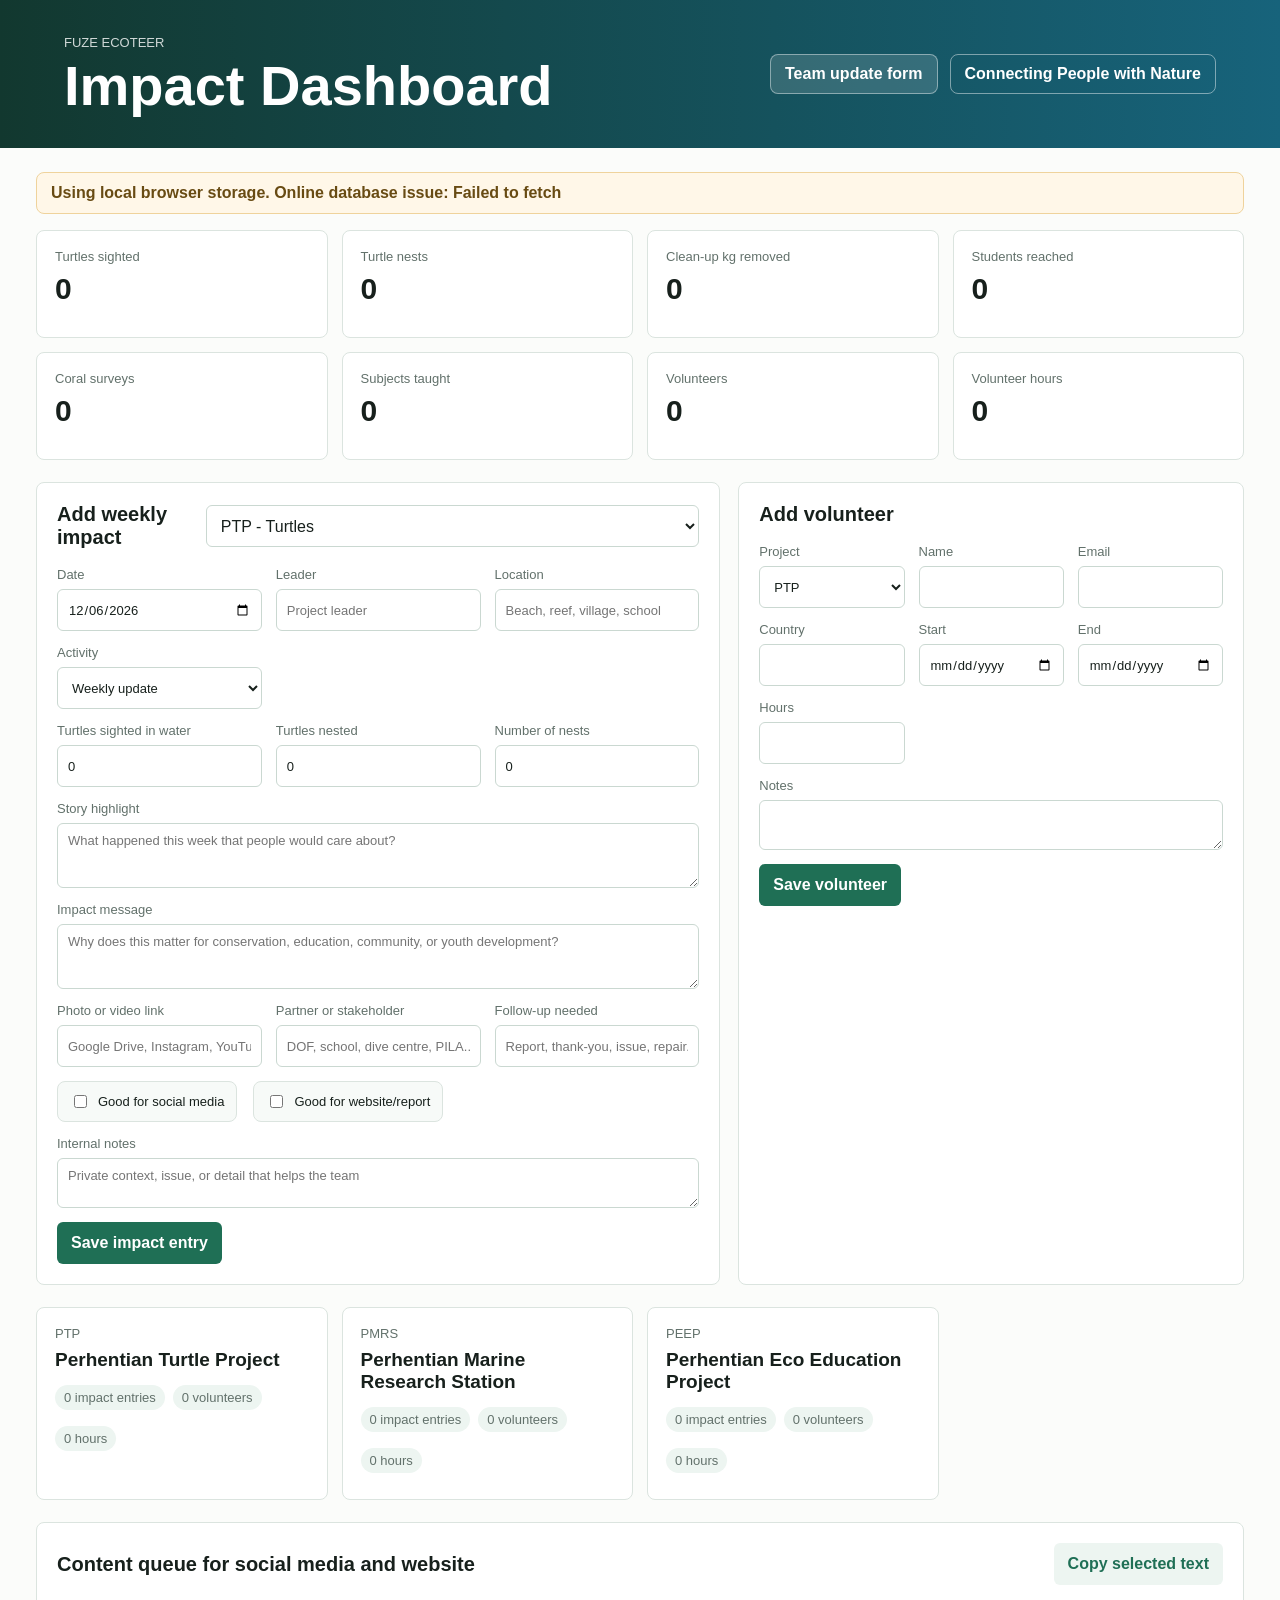
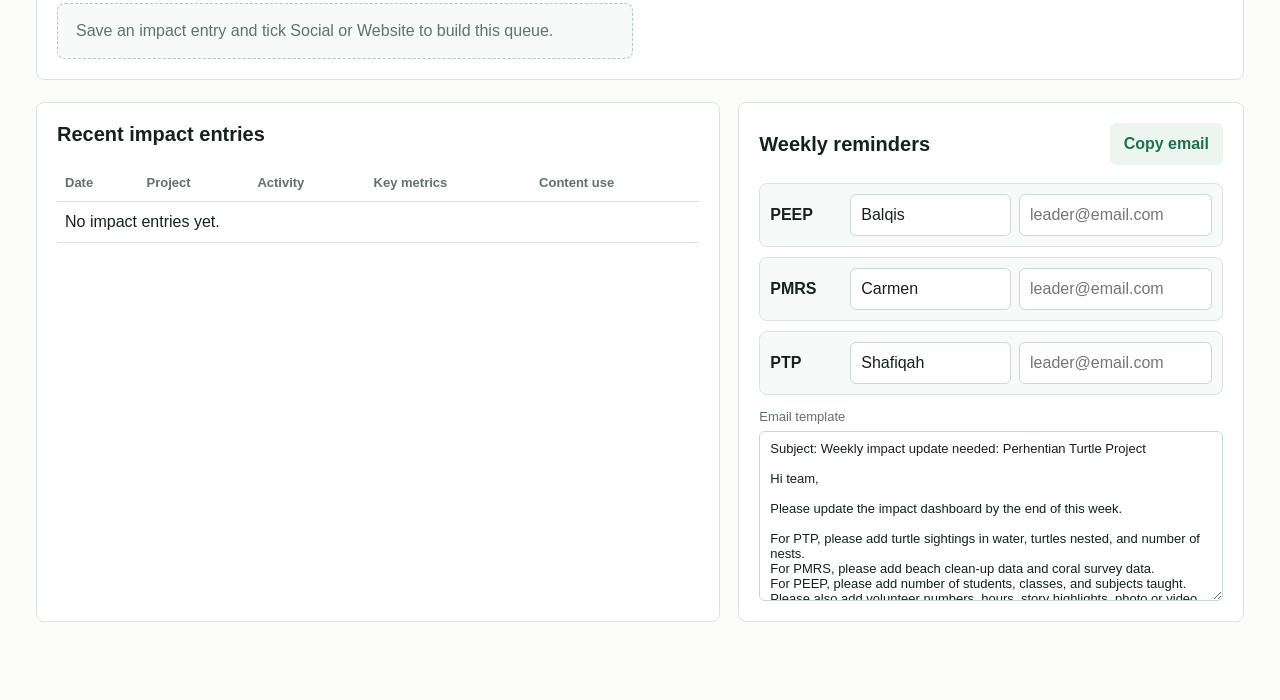
==== public/index.html @ 1d3100b0 "Add public app folder for Vercel" ====
<!doctype html>
<html lang="en">
  <head>
    <meta charset="utf-8" />
    <meta name="viewport" content="width=device-width, initial-scale=1" />
    <title>Fuze Ecoteer Impact Dashboard</title>
    <link rel="stylesheet" href="styles.css" />
  </head>
  <body>
    <header class="topbar">
      <div>
        <p class="eyebrow">Fuze Ecoteer</p>
        <h1>Impact Dashboard</h1>
      </div>
      <div class="top-actions">
        <a class="header-link" href="form.html">Team update form</a>
        <div class="tagline">Connecting People with Nature</div>
      </div>
    </header>

    <main>
      <div id="syncStatus" class="sync-status">Checking online database...</div>

      <section class="stat-grid" id="stats"></section>

      <section class="layout">
        <div class="panel">
          <div class="panel-head">
            <h2>Add weekly impact</h2>
            <select id="projectSelect" aria-label="Project">
              <option value="PTP">PTP - Turtles</option>
              <option value="PMRS">PMRS - Marine</option>
              <option value="PEEP">PEEP - Education</option>
            </select>
          </div>

          <form id="impactForm" class="form-grid">
            <label>
              Date
              <input type="date" name="entry_date" required />
            </label>
            <label>
              Leader
              <input name="leader" placeholder="Project leader" />
            </label>
            <label>
              Location
              <input name="location" placeholder="Beach, reef, village, school" />
            </label>
            <label>
              Activity
              <select name="activity_type">
                <option value="Weekly update">Weekly update</option>
                <option value="Field survey">Field survey</option>
                <option value="Beach clean-up">Beach clean-up</option>
                <option value="Class/session">Class/session</option>
              </select>
            </label>

            <div id="metricFields" class="metric-fields"></div>

            <label class="wide">
              Story highlight
              <textarea name="story_highlight" rows="3" placeholder="What happened this week that people would care about?"></textarea>
            </label>

            <label class="wide">
              Impact message
              <textarea name="impact_message" rows="3" placeholder="Why does this matter for conservation, education, community, or youth development?"></textarea>
            </label>

            <label>
              Photo or video link
              <input name="photo_video_link" placeholder="Google Drive, Instagram, YouTube, etc." />
            </label>
            <label>
              Partner or stakeholder
              <input name="partner_stakeholder" placeholder="DOF, school, dive centre, PILA..." />
            </label>
            <label>
              Follow-up needed
              <input name="follow_up_needed" placeholder="Report, thank-you, issue, repair..." />
            </label>

            <div class="checks wide">
              <label>
                <input type="checkbox" name="best_for_social" />
                Good for social media
              </label>
              <label>
                <input type="checkbox" name="best_for_website" />
                Good for website/report
              </label>
            </div>

            <label class="wide">
              Internal notes
              <textarea name="notes" rows="2" placeholder="Private context, issue, or detail that helps the team"></textarea>
            </label>

            <button class="primary" type="submit">Save impact entry</button>
          </form>
        </div>

        <div class="panel">
          <h2>Add volunteer</h2>
          <form id="volunteerForm" class="form-grid">
            <label>
              Project
              <select name="project">
                <option value="PTP">PTP</option>
                <option value="PMRS">PMRS</option>
                <option value="PEEP">PEEP</option>
              </select>
            </label>
            <label>
              Name
              <input name="volunteer_name" required />
            </label>
            <label>
              Email
              <input type="email" name="email" />
            </label>
            <label>
              Country
              <input name="country" />
            </label>
            <label>
              Start
              <input type="date" name="start_date" />
            </label>
            <label>
              End
              <input type="date" name="end_date" />
            </label>
            <label>
              Hours
              <input type="number" name="hours" min="0" step="0.5" />
            </label>
            <label class="wide">
              Notes
              <textarea name="notes" rows="2"></textarea>
            </label>
            <button class="primary" type="submit">Save volunteer</button>
          </form>
        </div>
      </section>

      <section class="project-row" id="projectCards"></section>

      <section class="panel content-panel">
        <div class="panel-head">
          <h2>Content queue for social media and website</h2>
          <button id="copyContent" class="secondary" type="button">Copy selected text</button>
        </div>
        <div id="contentQueue" class="content-queue"></div>
      </section>

      <section class="layout">
        <div class="panel">
          <h2>Recent impact entries</h2>
          <div class="table-wrap">
            <table>
              <thead>
                <tr>
                  <th>Date</th>
                  <th>Project</th>
                  <th>Activity</th>
                  <th>Key metrics</th>
                  <th>Content use</th>
                </tr>
              </thead>
              <tbody id="entryRows"></tbody>
            </table>
          </div>
        </div>

        <div class="panel">
          <div class="panel-head">
            <h2>Weekly reminders</h2>
            <button id="copyEmail" class="secondary" type="button">Copy email</button>
          </div>
          <div id="leaderList" class="leader-list"></div>
          <label class="wide">
            Email template
            <textarea id="emailTemplate" rows="10"></textarea>
          </label>
        </div>
      </section>
    </main>

    <div id="toast" role="status"></div>
    <script src="config.js"></script>
    <script src="supabase.js"></script>
    <script src="app.js"></script>
  </body>
</html>
---- public/styles.css ----
:root {
  --ink: #17201c;
  --muted: #62716b;
  --line: #dbe4df;
  --paper: #fbfcfa;
  --panel: #ffffff;
  --forest: #1f6f55;
  --sea: #17708f;
  --sun: #d99a29;
  --coral: #c85f4a;
  --soft: #edf5f1;
}

* {
  box-sizing: border-box;
}

body {
  margin: 0;
  background: var(--paper);
  color: var(--ink);
  font-family: Arial, Helvetica, sans-serif;
}

.topbar {
  align-items: center;
  background: linear-gradient(90deg, #12382f, #17637b);
  color: white;
  display: flex;
  justify-content: space-between;
  min-height: 148px;
  padding: 28px clamp(18px, 5vw, 64px);
}

.eyebrow {
  font-size: 13px;
  letter-spacing: 0;
  margin: 0 0 8px;
  opacity: 0.8;
  text-transform: uppercase;
}

h1,
h2,
p {
  margin-top: 0;
}

h1 {
  font-size: clamp(32px, 5vw, 56px);
  line-height: 1;
  margin-bottom: 0;
}

h2 {
  font-size: 20px;
  margin-bottom: 18px;
}

.tagline {
  border: 1px solid rgba(255, 255, 255, 0.45);
  border-radius: 8px;
  font-weight: 700;
  padding: 10px 14px;
}

.top-actions {
  align-items: center;
  display: flex;
  flex-wrap: wrap;
  gap: 12px;
  justify-content: flex-end;
}

.header-link {
  background: rgba(255, 255, 255, 0.14);
  border: 1px solid rgba(255, 255, 255, 0.42);
  border-radius: 8px;
  color: white;
  font-weight: 700;
  padding: 10px 14px;
  text-decoration: none;
}

main {
  margin: 0 auto;
  max-width: 1380px;
  padding: 24px clamp(14px, 3vw, 36px) 56px;
}

.sync-status {
  background: #fff7e8;
  border: 1px solid #efd39c;
  border-radius: 8px;
  color: #684b13;
  font-weight: 700;
  margin-bottom: 16px;
  padding: 11px 14px;
}

.sync-status.online {
  background: #ecf8f2;
  border-color: #a7d8bf;
  color: #175b3f;
}

.sync-status.local {
  background: #fff7e8;
  border-color: #efd39c;
  color: #684b13;
}

.sync-status.error {
  background: #fff0ed;
  border-color: #efb4a8;
  color: #883322;
}

.form-page {
  max-width: 980px;
}

.stat-grid,
.project-row {
  display: grid;
  gap: 14px;
  grid-template-columns: repeat(4, minmax(0, 1fr));
  margin-bottom: 22px;
}

.stat,
.project-card,
.panel {
  background: var(--panel);
  border: 1px solid var(--line);
  border-radius: 8px;
}

.stat {
  min-height: 108px;
  padding: 18px;
}

.stat span,
.project-card span {
  color: var(--muted);
  display: block;
  font-size: 13px;
  margin-bottom: 8px;
}

.stat strong {
  display: block;
  font-size: 30px;
}

.layout {
  display: grid;
  gap: 18px;
  grid-template-columns: minmax(0, 1.15fr) minmax(320px, 0.85fr);
  margin-bottom: 22px;
}

.panel {
  padding: 20px;
}

.panel-head {
  align-items: center;
  display: flex;
  gap: 12px;
  justify-content: space-between;
  margin-bottom: 18px;
}

.panel-head h2 {
  margin-bottom: 0;
}

.form-grid {
  display: grid;
  gap: 14px;
  grid-template-columns: repeat(3, minmax(0, 1fr));
}

label {
  color: var(--muted);
  display: grid;
  font-size: 13px;
  gap: 7px;
}

input,
select,
textarea {
  background: #fff;
  border: 1px solid #cad8d1;
  border-radius: 6px;
  color: var(--ink);
  font: inherit;
  min-height: 42px;
  padding: 9px 10px;
  width: 100%;
}

input[type="checkbox"] {
  min-height: auto;
  width: auto;
}

textarea {
  resize: vertical;
}

.wide,
.metric-fields {
  grid-column: 1 / -1;
}

.metric-fields {
  display: grid;
  gap: 14px;
  grid-template-columns: repeat(3, minmax(0, 1fr));
}

.checks {
  align-items: center;
  display: flex;
  flex-wrap: wrap;
  gap: 16px;
}

.checks label {
  align-items: center;
  background: #f7faf8;
  border: 1px solid var(--line);
  border-radius: 8px;
  color: var(--ink);
  display: flex;
  gap: 8px;
  padding: 10px 12px;
}

button {
  border: 0;
  border-radius: 6px;
  cursor: pointer;
  font: inherit;
  font-weight: 700;
  min-height: 42px;
  padding: 10px 14px;
}

.primary {
  background: var(--forest);
  color: white;
  width: fit-content;
}

.secondary {
  background: var(--soft);
  color: var(--forest);
}

.button-row {
  display: flex;
  flex-wrap: wrap;
  gap: 10px;
}

.button-link {
  background: var(--forest);
  border-radius: 6px;
  color: white;
  display: inline-block;
  font-weight: 700;
  padding: 11px 14px;
  text-decoration: none;
}

.secondary-link {
  background: var(--soft);
  color: var(--forest);
}

.success-panel {
  margin-top: 18px;
}

.project-card {
  min-height: 132px;
  padding: 18px;
}

.project-card strong {
  display: block;
  font-size: 19px;
  margin-bottom: 10px;
}

.project-card .mini {
  color: var(--muted);
  display: flex;
  flex-wrap: wrap;
  gap: 8px;
  margin-top: 14px;
}

.content-panel {
  margin-bottom: 22px;
}

.content-queue {
  display: grid;
  gap: 14px;
  grid-template-columns: repeat(2, minmax(0, 1fr));
}

.content-card {
  background: #f7faf8;
  border: 1px solid var(--line);
  border-radius: 8px;
  display: grid;
  gap: 12px;
  padding: 14px;
}

.content-meta,
.content-flags {
  align-items: center;
  display: flex;
  flex-wrap: wrap;
  gap: 8px;
}

.content-meta span {
  color: var(--muted);
}

.content-flags a {
  color: var(--sea);
  font-weight: 700;
  text-decoration: none;
}

.empty-state {
  background: #f7faf8;
  border: 1px dashed #b8c7c0;
  border-radius: 8px;
  color: var(--muted);
  padding: 18px;
}

.pill {
  background: var(--soft);
  border-radius: 999px;
  color: var(--ink);
  padding: 5px 9px;
}

.table-wrap {
  overflow-x: auto;
}

table {
  border-collapse: collapse;
  width: 100%;
}

th,
td {
  border-bottom: 1px solid var(--line);
  padding: 11px 8px;
  text-align: left;
  vertical-align: top;
}

th {
  color: var(--muted);
  font-size: 13px;
}

.leader-list {
  display: grid;
  gap: 10px;
  margin-bottom: 14px;
}

.leader {
  align-items: center;
  background: #f7faf8;
  border: 1px solid var(--line);
  border-radius: 8px;
  display: grid;
  gap: 8px;
  grid-template-columns: 72px 1fr 1.2fr;
  padding: 10px;
}

#toast {
  background: var(--ink);
  border-radius: 6px;
  bottom: 18px;
  color: white;
  left: 50%;
  opacity: 0;
  padding: 10px 14px;
  pointer-events: none;
  position: fixed;
  transform: translateX(-50%);
  transition: opacity 0.2s ease;
}

#toast.show {
  opacity: 1;
}

  @media (max-width: 980px) {
  .layout,
  .stat-grid,
  .project-row,
  .content-queue {
    grid-template-columns: 1fr 1fr;
  }

  .form-grid,
  .metric-fields {
    grid-template-columns: 1fr 1fr;
  }
}

@media (max-width: 680px) {
  .topbar {
    align-items: flex-start;
    flex-direction: column;
    gap: 18px;
  }

  .top-actions {
    align-items: stretch;
    flex-direction: column;
    justify-content: flex-start;
    width: 100%;
  }

  .layout,
  .stat-grid,
  .project-row,
  .content-queue,
  .form-grid,
  .metric-fields,
  .leader {
    grid-template-columns: 1fr;
  }

  .panel-head {
    align-items: stretch;
    flex-direction: column;
  }
}
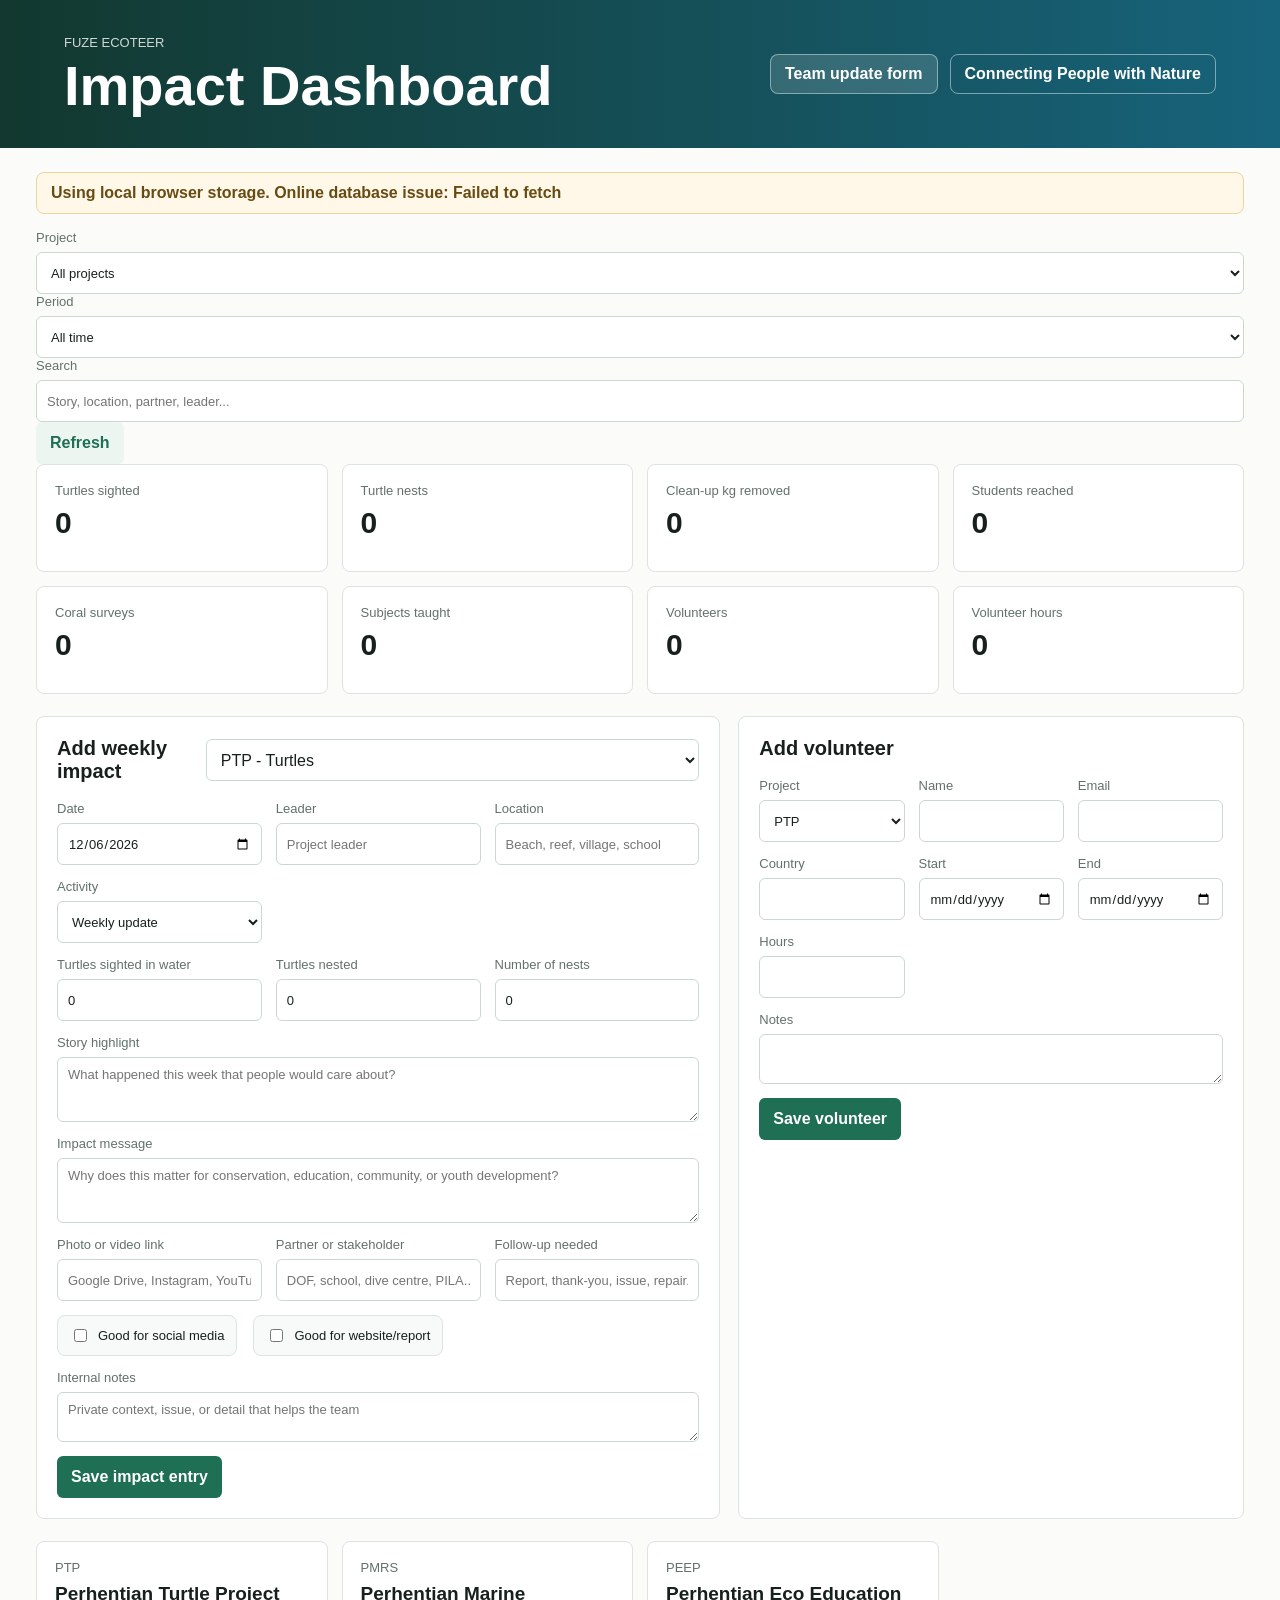
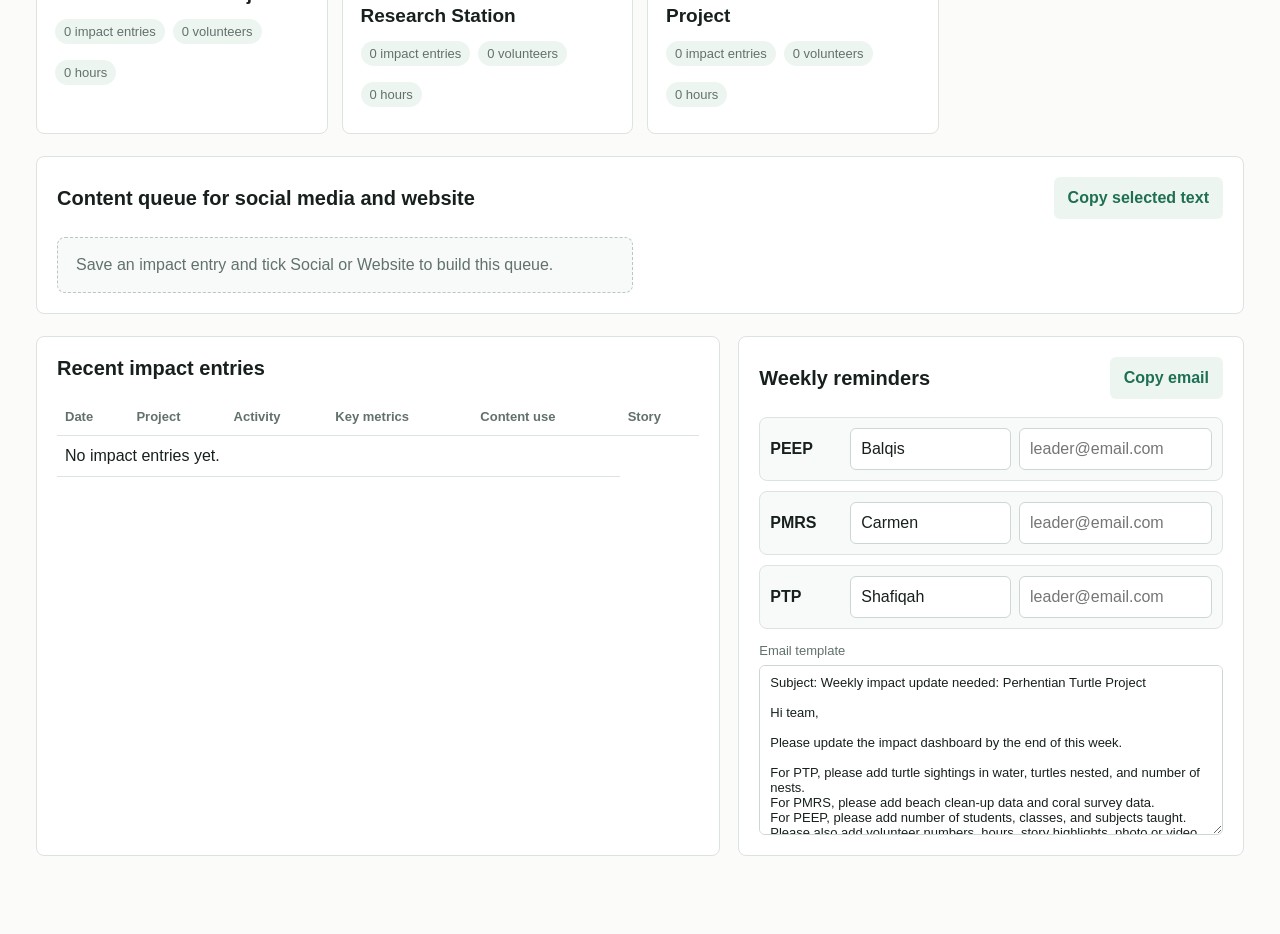
==== commit bc9c6535: "Sync polished dashboard into public output" ====
--- a/public/index.html
+++ b/public/index.html
@@ -13,13 +13,39 @@
         <h1>Impact Dashboard</h1>
       </div>
       <div class="top-actions">
-        <a class="header-link" href="form.html">Team update form</a>
+        <a class="header-link" href="/form">Team update form</a>
         <div class="tagline">Connecting People with Nature</div>
       </div>
     </header>
 
     <main>
       <div id="syncStatus" class="sync-status">Checking online database...</div>
+
+      <section class="dashboard-tools">
+        <label>
+          Project
+          <select id="dashboardProjectFilter">
+            <option value="all">All projects</option>
+            <option value="PTP">PTP - Turtles</option>
+            <option value="PMRS">PMRS - Marine</option>
+            <option value="PEEP">PEEP - Education</option>
+          </select>
+        </label>
+        <label>
+          Period
+          <select id="periodFilter">
+            <option value="all">All time</option>
+            <option value="year">This year</option>
+            <option value="month">This month</option>
+            <option value="week">Last 7 days</option>
+          </select>
+        </label>
+        <label>
+          Search
+          <input id="searchFilter" placeholder="Story, location, partner, leader..." />
+        </label>
+        <button id="refreshDashboard" class="secondary" type="button">Refresh</button>
+      </section>
 
       <section class="stat-grid" id="stats"></section>
 
@@ -168,6 +194,7 @@
                   <th>Activity</th>
                   <th>Key metrics</th>
                   <th>Content use</th>
+                  <th>Story</th>
                 </tr>
               </thead>
               <tbody id="entryRows"></tbody>
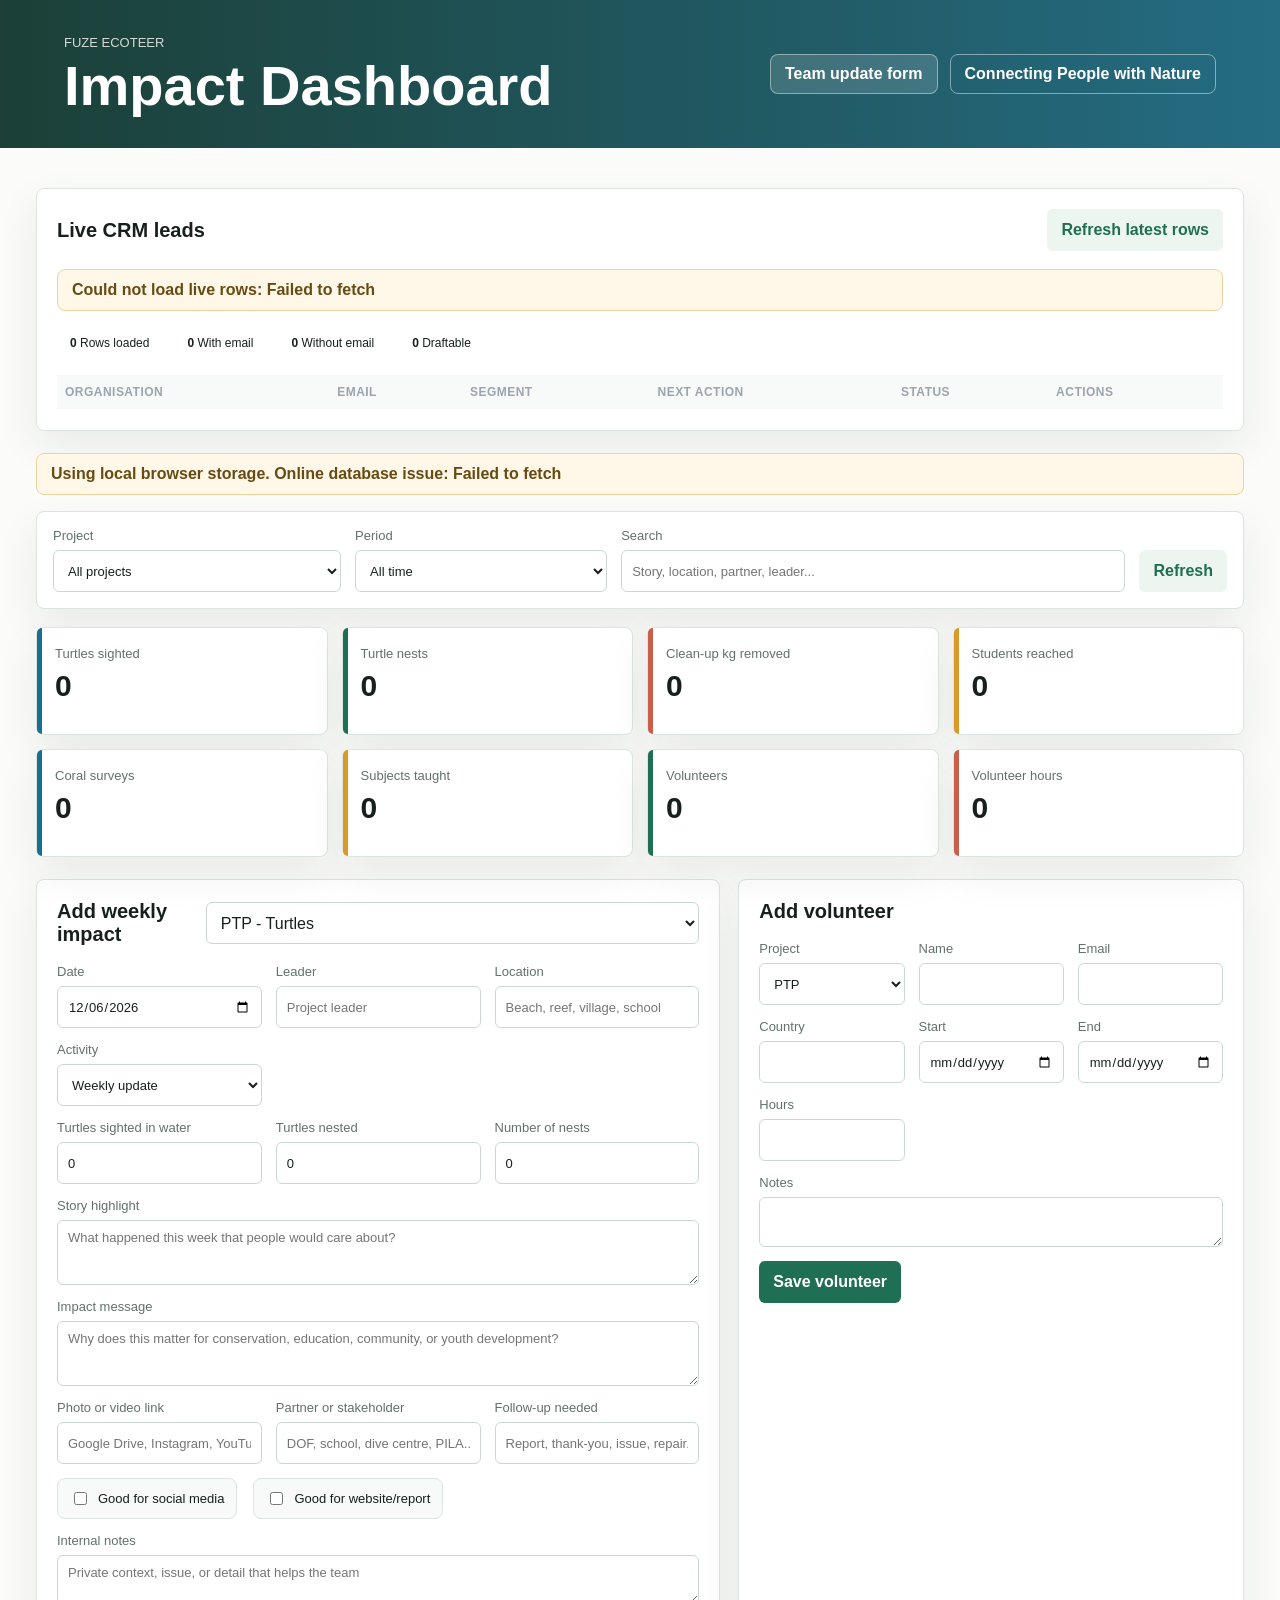
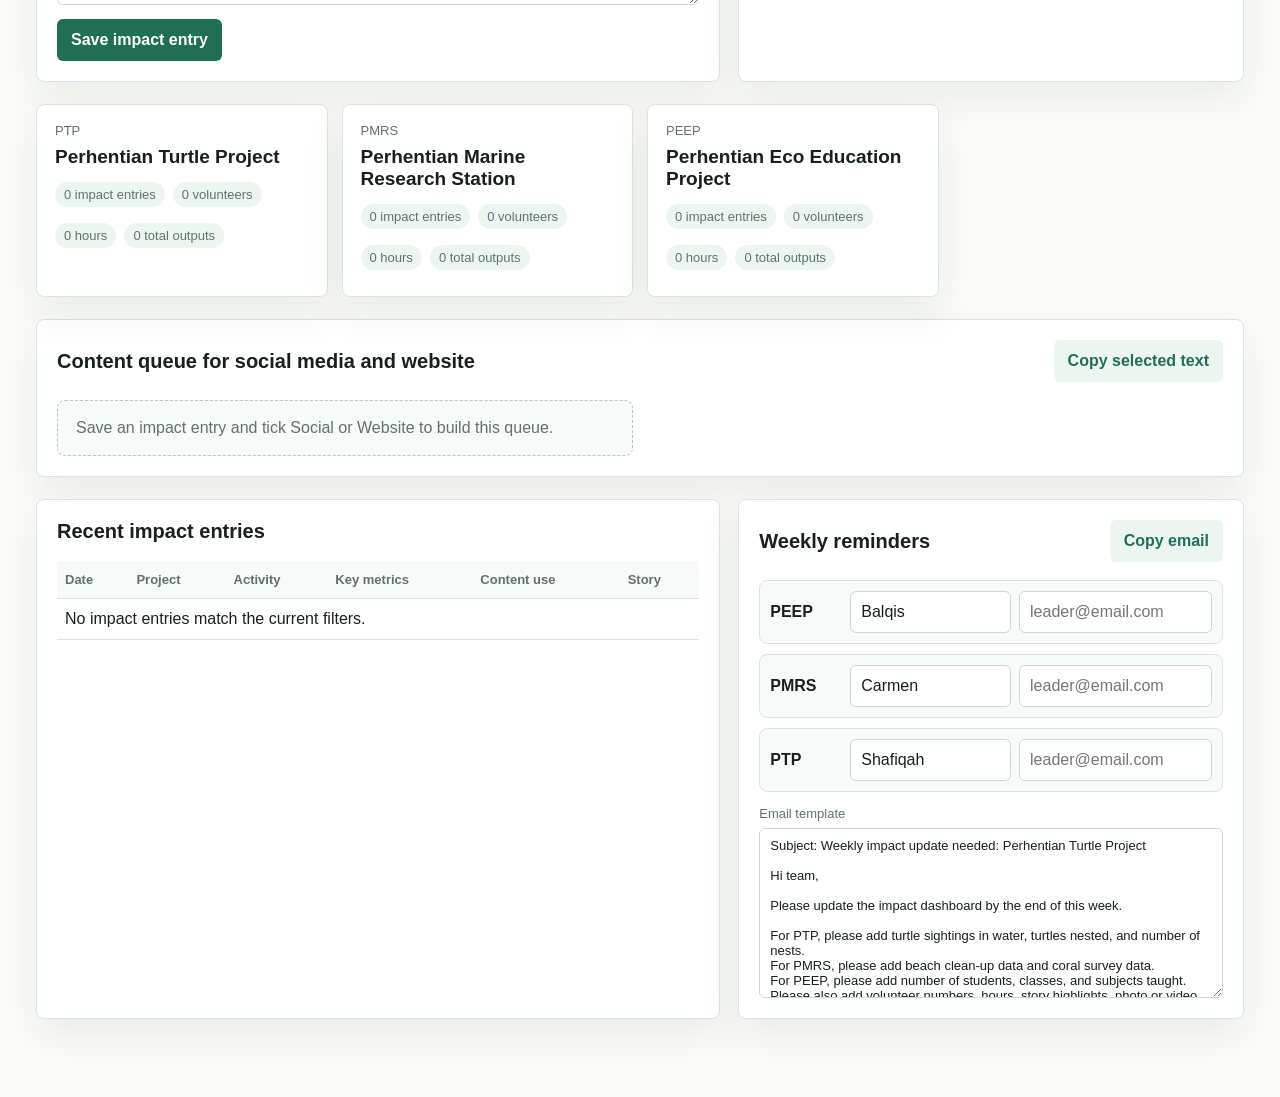
==== commit bb43113c: "Load marketing CRM enhancer after the main app script" ====
--- a/public/index.html
+++ b/public/index.html
@@ -220,5 +220,6 @@
     <script src="config.js"></script>
     <script src="supabase.js"></script>
     <script src="app.js"></script>
+    <script src="marketing-crm-enhancer.js?v=20260710-0001"></script>
   </body>
 </html>
--- a/public/styles.css
+++ b/public/styles.css
@@ -9,6 +9,7 @@
   --sun: #d99a29;
   --coral: #c85f4a;
   --soft: #edf5f1;
+  --shadow: 0 16px 42px rgba(23, 32, 28, 0.08);
 }
 
 * {
@@ -24,7 +25,11 @@
 
 .topbar {
   align-items: center;
-  background: linear-gradient(90deg, #12382f, #17637b);
+  background:
+    linear-gradient(90deg, rgba(18, 56, 47, 0.96), rgba(23, 99, 123, 0.94)),
+    url("https://images.unsplash.com/photo-1507525428034-b723cf961d3e?auto=format&fit=crop&w=1800&q=80");
+  background-position: center;
+  background-size: cover;
   color: white;
   display: flex;
   justify-content: space-between;
@@ -88,6 +93,19 @@
   padding: 24px clamp(14px, 3vw, 36px) 56px;
 }
 
+.dashboard-tools {
+  align-items: end;
+  background: var(--panel);
+  border: 1px solid var(--line);
+  border-radius: 8px;
+  box-shadow: var(--shadow);
+  display: grid;
+  gap: 14px;
+  grid-template-columns: minmax(160px, 0.8fr) minmax(140px, 0.7fr) minmax(240px, 1.4fr) auto;
+  margin-bottom: 18px;
+  padding: 16px;
+}
+
 .sync-status {
   background: #fff7e8;
   border: 1px solid #efd39c;
@@ -134,11 +152,37 @@
   background: var(--panel);
   border: 1px solid var(--line);
   border-radius: 8px;
+  box-shadow: var(--shadow);
 }
 
 .stat {
   min-height: 108px;
   padding: 18px;
+  position: relative;
+}
+
+.stat::before {
+  border-radius: 8px 0 0 8px;
+  content: "";
+  inset: 0 auto 0 0;
+  position: absolute;
+  width: 5px;
+}
+
+.stat.sea::before {
+  background: var(--sea);
+}
+
+.stat.forest::before {
+  background: var(--forest);
+}
+
+.stat.sun::before {
+  background: var(--sun);
+}
+
+.stat.coral::before {
+  background: var(--coral);
 }
 
 .stat span,
@@ -152,6 +196,7 @@
 .stat strong {
   display: block;
   font-size: 30px;
+  letter-spacing: 0;
 }
 
 .layout {
@@ -306,6 +351,10 @@
   margin-top: 14px;
 }
 
+.content-card textarea {
+  background: #fff;
+}
+
 .content-panel {
   margin-bottom: 22px;
 }
@@ -376,8 +425,11 @@
 }
 
 th {
+  background: #f7faf8;
   color: var(--muted);
   font-size: 13px;
+  position: sticky;
+  top: 0;
 }
 
 .leader-list {
@@ -415,7 +467,7 @@
   opacity: 1;
 }
 
-  @media (max-width: 980px) {
+@media (max-width: 980px) {
   .layout,
   .stat-grid,
   .project-row,
@@ -423,6 +475,10 @@
     grid-template-columns: 1fr 1fr;
   }
 
+  .dashboard-tools {
+    grid-template-columns: 1fr 1fr;
+  }
+
   .form-grid,
   .metric-fields {
     grid-template-columns: 1fr 1fr;
@@ -447,6 +503,7 @@
   .stat-grid,
   .project-row,
   .content-queue,
+  .dashboard-tools,
   .form-grid,
   .metric-fields,
   .leader {
